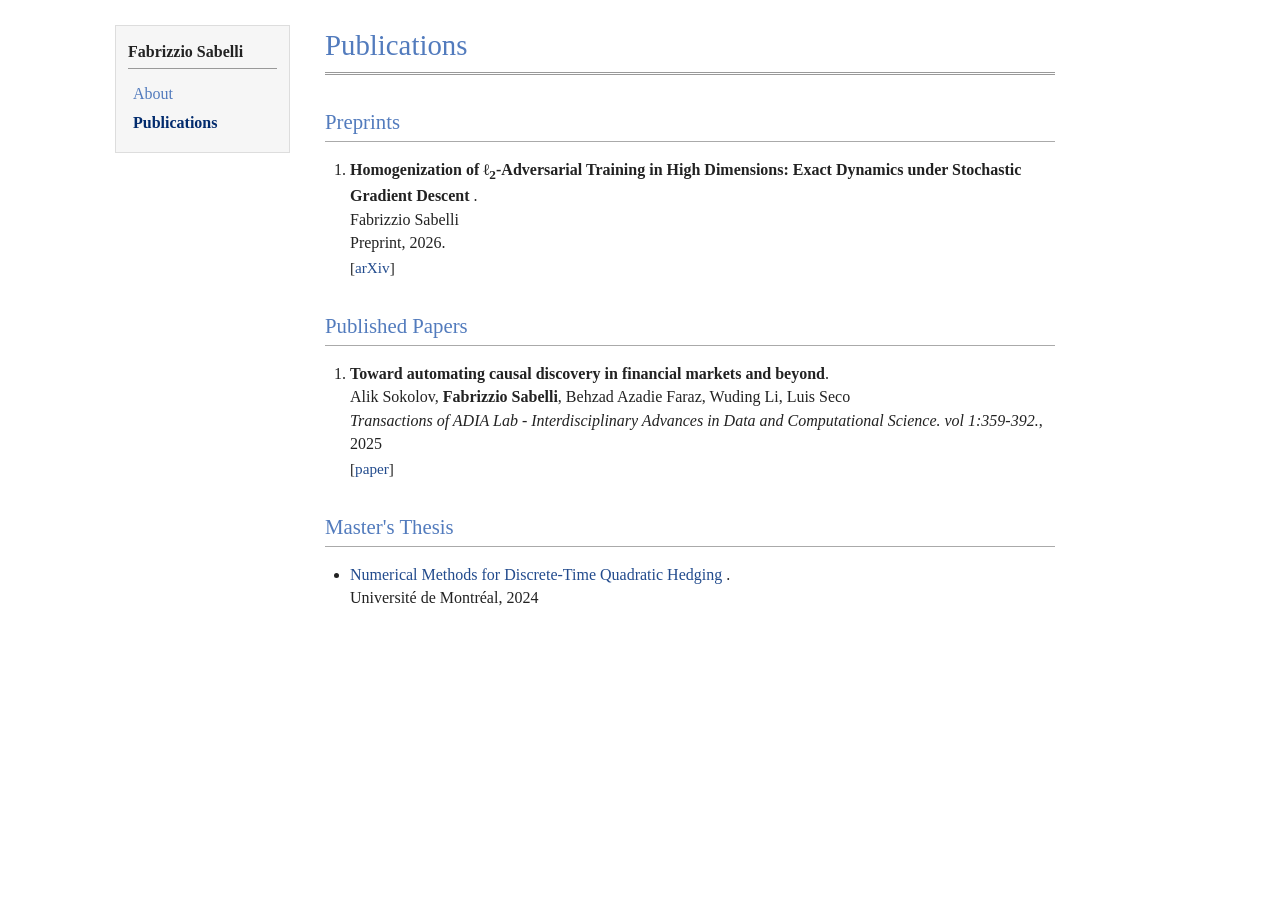
==== publications.html @ 60eb5f4b "Update publications.html" ====
<!DOCTYPE html>
<html lang="en">
<head>
    <meta charset="UTF-8">
    <meta name="viewport" content="width=device-width, initial-scale=1">

    <title>Publications — Fabrizzio Sabelli</title>

    <link rel="stylesheet" href="jemdoc.css">
</head>

<body>
<div class="page">

    <nav class="sidebar">
        <div class="menu-title">Fabrizzio Sabelli</div>

        <a href="index.html">About</a>
        <a class="current" href="publications.html">Publications</a>
    </nav>

    <main>
        <h1>Publications</h1>

        <h2>Preprints</h2>

        <ol class="publications">
            <li>
                <span class="paper-title">
                    Homogenization of ℓ<sub>2</sub>-Adversarial Training
                    in High Dimensions: Exact Dynamics under Stochastic
                    Gradient Descent
                </span>.
                <br>
                Fabrizzio Sabelli
                <br>

                Preprint, 2026.

                <div class="paper-links">
                    [<a href="https://arxiv.org/abs/2607.00207">arXiv</a>]
                </div>
            </li>
        </ol>

        <h2>Published Papers</h2>

        <ol class="publications">
            <li>
                <span class="paper-title">Toward automating causal discovery in financial markets and beyond</span>.
                <br>
              Alik Sokolov, <strong>Fabrizzio Sabelli</strong>, Behzad Azadie Faraz, Wuding Li, Luis Seco
                <br>

                <em>Transactions of ADIA Lab - Interdisciplinary Advances in Data and Computational Science. vol 1:359-392.</em>, 2025

                <div class="paper-links">
                    [<a href="https://www.worldscientific.com/doi/10.1142/9789819813049_0014">paper</a>]
                </div>
            </li>
        </ol>

        <h2>Master's Thesis</h2>

        <ul class="publications">
            <li>
                <a href="https://umontreal.scholaris.ca/server/api/core/bitstreams/7c33e2d3-028c-42c0-863a-9ea3b950899e/content">
                    Numerical Methods for Discrete-Time Quadratic Hedging
                </a>.
                <br>
                Université de Montréal, 2024
            </li>
        </ul>

    </main>

</div>
</body>
</html>
---- jemdoc.css ----
/* Simple academic website inspired by the classic Jemdoc layout */

* {
    box-sizing: border-box;
}

body {
    margin: 0;
    background: white;
    color: #222;
    font-family: Georgia, "Times New Roman", serif;
    font-size: 16px;
    line-height: 1.45;
}

.page {
    display: grid;
    grid-template-columns: 175px minmax(0, 800px);
    max-width: 1050px;
    min-height: 100vh;
    margin: 0 auto;
}

.sidebar {
    align-self: start;
    margin-top: 25px;
    padding: 14px 12px;
    background: #f6f6f6;
    border: 1px solid #dddddd;
}

.menu-title {
    margin-bottom: 10px;
    padding-bottom: 5px;
    border-bottom: 1px solid #999999;
    font-weight: bold;
}

.sidebar a {
    display: block;
    padding: 3px 5px;
    color: #527bbd;
    text-decoration: none;
}

.sidebar a:hover {
    text-decoration: underline;
}

.sidebar a.current {
    color: #022b6d;
    font-weight: bold;
}

main {
    padding: 25px 35px 50px;
}

h1,
h2 {
    color: #527bbd;
    font-weight: normal;
}

h1 {
    margin: 0 0 25px;
    padding-bottom: 5px;
    border-bottom: 3px double #999999;
    font-size: 1.8rem;
}

h2 {
    margin-top: 32px;
    margin-bottom: 14px;
    padding-bottom: 4px;
    border-bottom: 1px solid #aaaaaa;
    font-size: 1.3rem;
}

a {
    color: #224b8d;
    text-decoration: none;
}

a:hover {
    text-decoration: underline;
}

.profile {
    display: grid;
    grid-template-columns: 170px 1fr;
    gap: 28px;
    align-items: start;
}

.profile img {
    width: 165px;
    max-width: 100%;
    height: auto;
}

.profile p:first-child {
    margin-top: 0;
}

.publications {
    padding-left: 25px;
}

.publications li {
    margin-bottom: 17px;
}

.paper-title {
    font-weight: bold;
}

.paper-links {
    margin-top: 3px;
    font-size: 0.95rem;
}

.news-item {
    display: grid;
    grid-template-columns: 100px 1fr;
    gap: 15px;
    margin-bottom: 10px;
}

.news-date {
    color: #666666;
    white-space: nowrap;
}

footer {
    margin-top: 45px;
    padding-top: 7px;
    border-top: 1px solid #cccccc;
    color: #888888;
    font-size: 0.85rem;
}

@media (max-width: 700px) {
    .page {
        display: block;
    }

    .sidebar {
        display: flex;
        flex-wrap: wrap;
        gap: 12px;
        margin: 0;
        border-right: none;
        border-left: none;
    }

    .menu-title {
        width: 100%;
        margin-bottom: 0;
    }

    .sidebar a {
        display: inline-block;
    }

    main {
        padding: 25px 20px 40px;
    }

    .profile {
        grid-template-columns: 1fr;
    }

    .profile img {
        width: 150px;
    }

    .news-item {
        grid-template-columns: 1fr;
        gap: 1px;
    }
}
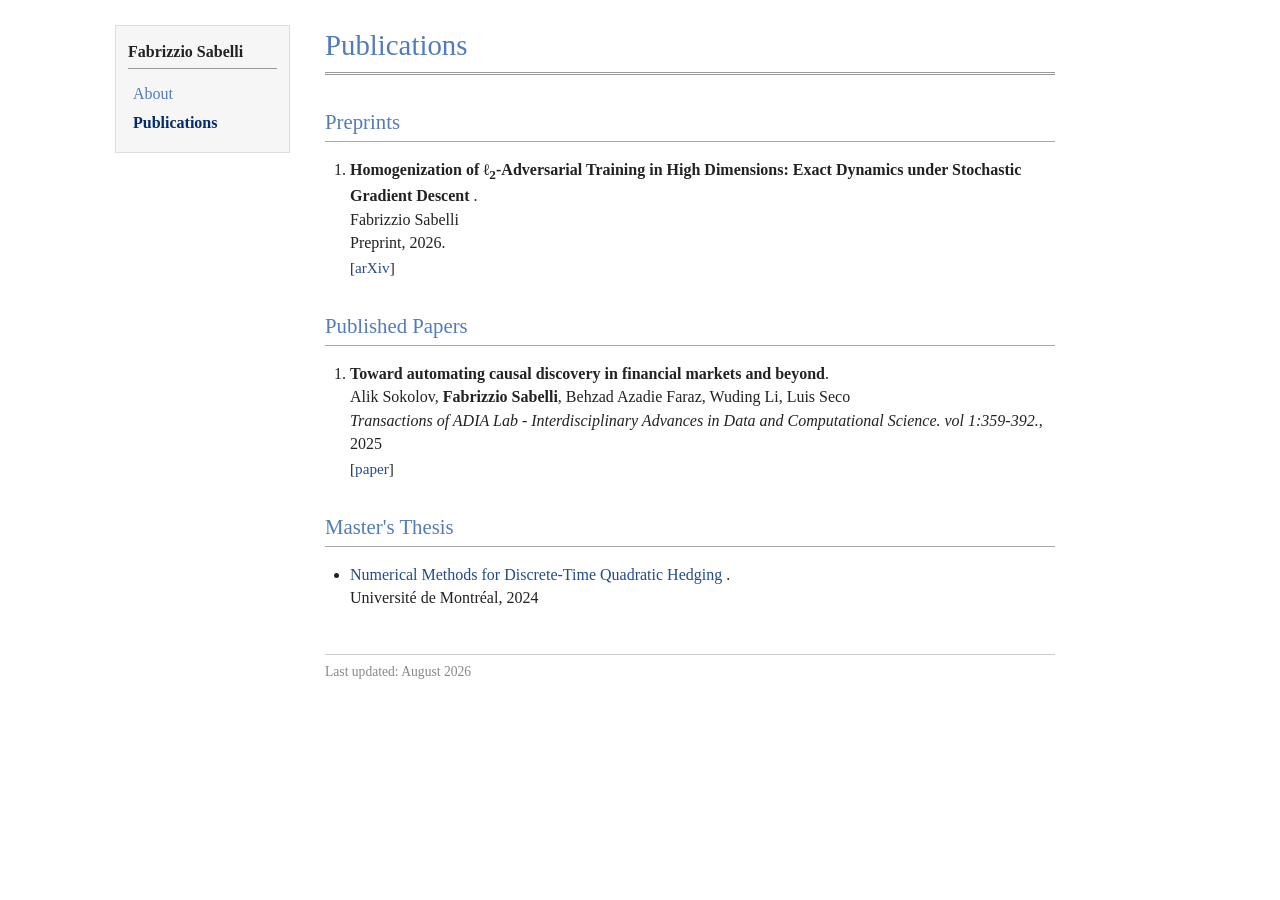
==== commit 48cc4c4b: "Update publications.html" ====
--- a/publications.html
+++ b/publications.html
@@ -72,6 +72,10 @@
             </li>
         </ul>
 
+    <footer>
+            Last updated: August 2026
+    </footer>
+
     </main>
 
 </div>
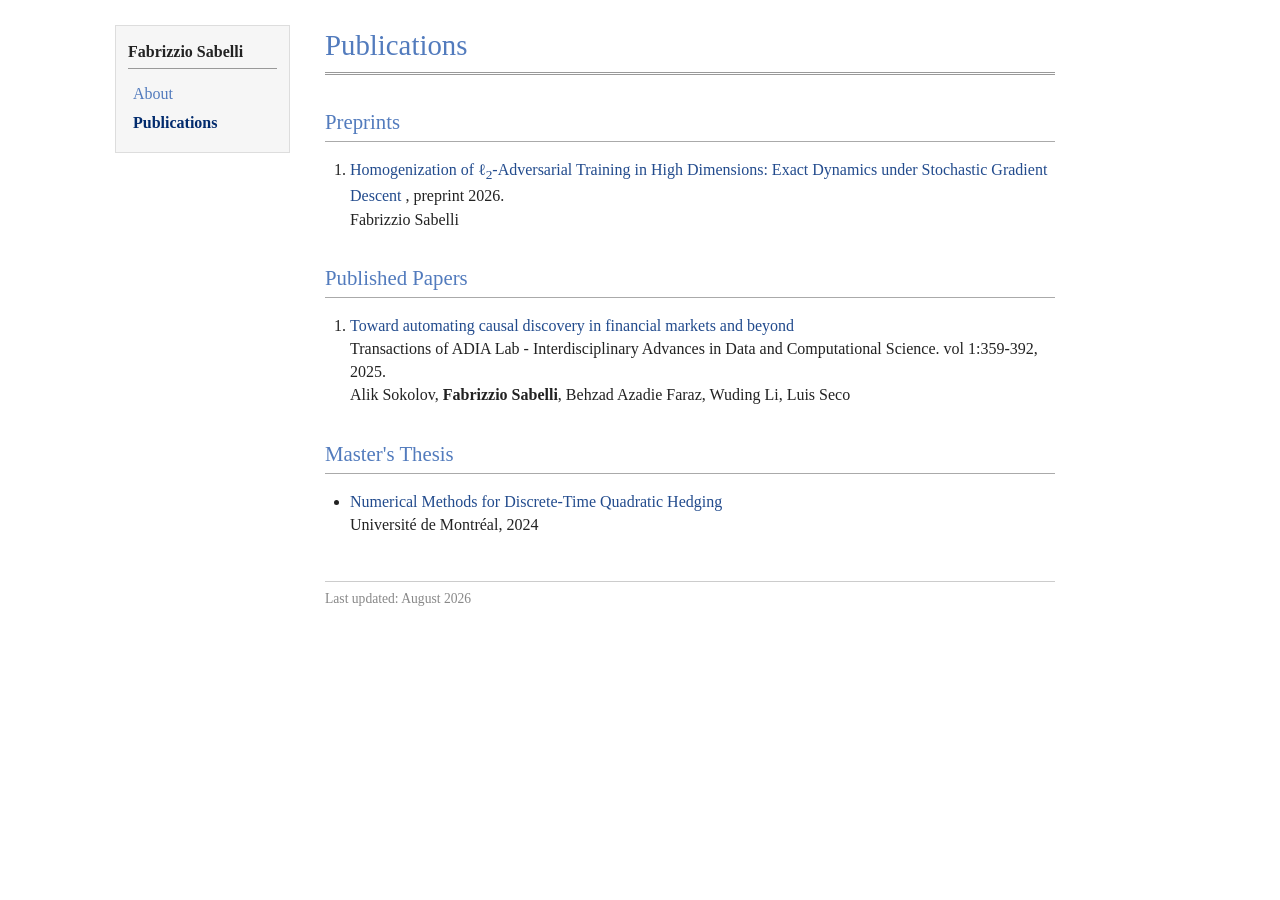
==== commit b916678a: "Update publications.html" ====
--- a/publications.html
+++ b/publications.html
@@ -26,37 +26,36 @@
 
         <ol class="publications">
             <li>
-                <span class="paper-title">
-                    Homogenization of ℓ<sub>2</sub>-Adversarial Training
-                    in High Dimensions: Exact Dynamics under Stochastic
-                    Gradient Descent
-                </span>.
-                <br>
-                Fabrizzio Sabelli
-                <br>
-
-                Preprint, 2026.
-
-                <div class="paper-links">
-                    [<a href="https://arxiv.org/abs/2607.00207">arXiv</a>]
-                </div>
-            </li>
+        <a
+            href="https://arxiv.org/abs/2607.00207"
+            target="_blank"
+            rel="noopener noreferrer"
+        >
+            Homogenization of ℓ<sub>2</sub>-Adversarial Training in High Dimensions:
+            Exact Dynamics under Stochastic Gradient Descent
+        </a>, preprint 2026.
+    <br>
+    Fabrizzio Sabelli
+    <br>
+</li>
         </ol>
 
         <h2>Published Papers</h2>
 
         <ol class="publications">
             <li>
-                <span class="paper-title">Toward automating causal discovery in financial markets and beyond</span>.
+                <a
+            href="https://www.worldscientific.com/doi/10.1142/9789819813049_0014"
+            target="_blank"
+            rel="noopener noreferrer"
+        >
+                Toward automating causal discovery in financial markets and beyond
+                </a>
+                <br>
+                Transactions of ADIA Lab - Interdisciplinary Advances in Data and Computational Science. vol 1:359-392, 2025.
                 <br>
               Alik Sokolov, <strong>Fabrizzio Sabelli</strong>, Behzad Azadie Faraz, Wuding Li, Luis Seco
-                <br>
 
-                <em>Transactions of ADIA Lab - Interdisciplinary Advances in Data and Computational Science. vol 1:359-392.</em>, 2025
-
-                <div class="paper-links">
-                    [<a href="https://www.worldscientific.com/doi/10.1142/9789819813049_0014">paper</a>]
-                </div>
             </li>
         </ol>
 
@@ -66,7 +65,7 @@
             <li>
                 <a href="https://umontreal.scholaris.ca/server/api/core/bitstreams/7c33e2d3-028c-42c0-863a-9ea3b950899e/content">
                     Numerical Methods for Discrete-Time Quadratic Hedging
-                </a>.
+                </a>
                 <br>
                 Université de Montréal, 2024
             </li>
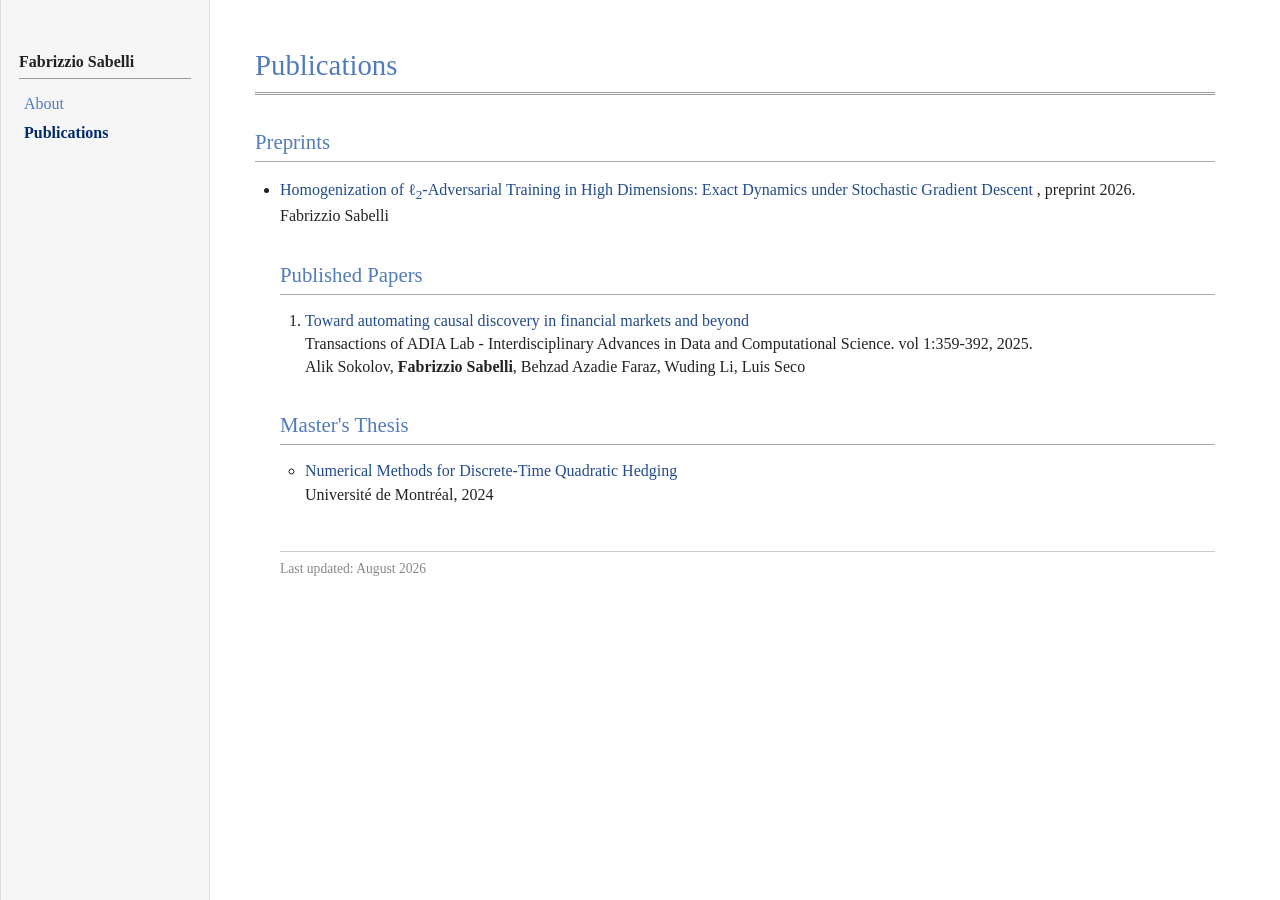
==== commit 0b216d15: "Update publications.html" ====
--- a/publications.html
+++ b/publications.html
@@ -24,7 +24,7 @@
 
         <h2>Preprints</h2>
 
-        <ol class="publications">
+        <ul class="publications">
             <li>
         <a
             href="https://arxiv.org/abs/2607.00207"
--- a/jemdoc.css
+++ b/jemdoc.css
@@ -15,18 +15,17 @@
 
 .page {
     display: grid;
-    grid-template-columns: 175px minmax(0, 800px);
-    max-width: 1050px;
+    grid-template-columns: 210px minmax(0, 1050px);
+    max-width: 1320px;
     min-height: 100vh;
     margin: 0 auto;
 }
 
 .sidebar {
-    align-self: start;
-    margin-top: 25px;
-    padding: 14px 12px;
+    padding: 50px 18px;
     background: #f6f6f6;
-    border: 1px solid #dddddd;
+    border-left: 1px solid #dddddd;
+    border-right: 1px solid #dddddd;
 }
 
 .menu-title {
@@ -53,7 +52,7 @@
 }
 
 main {
-    padding: 25px 35px 50px;
+    padding: 45px 45px 60px;
 }
 
 h1,
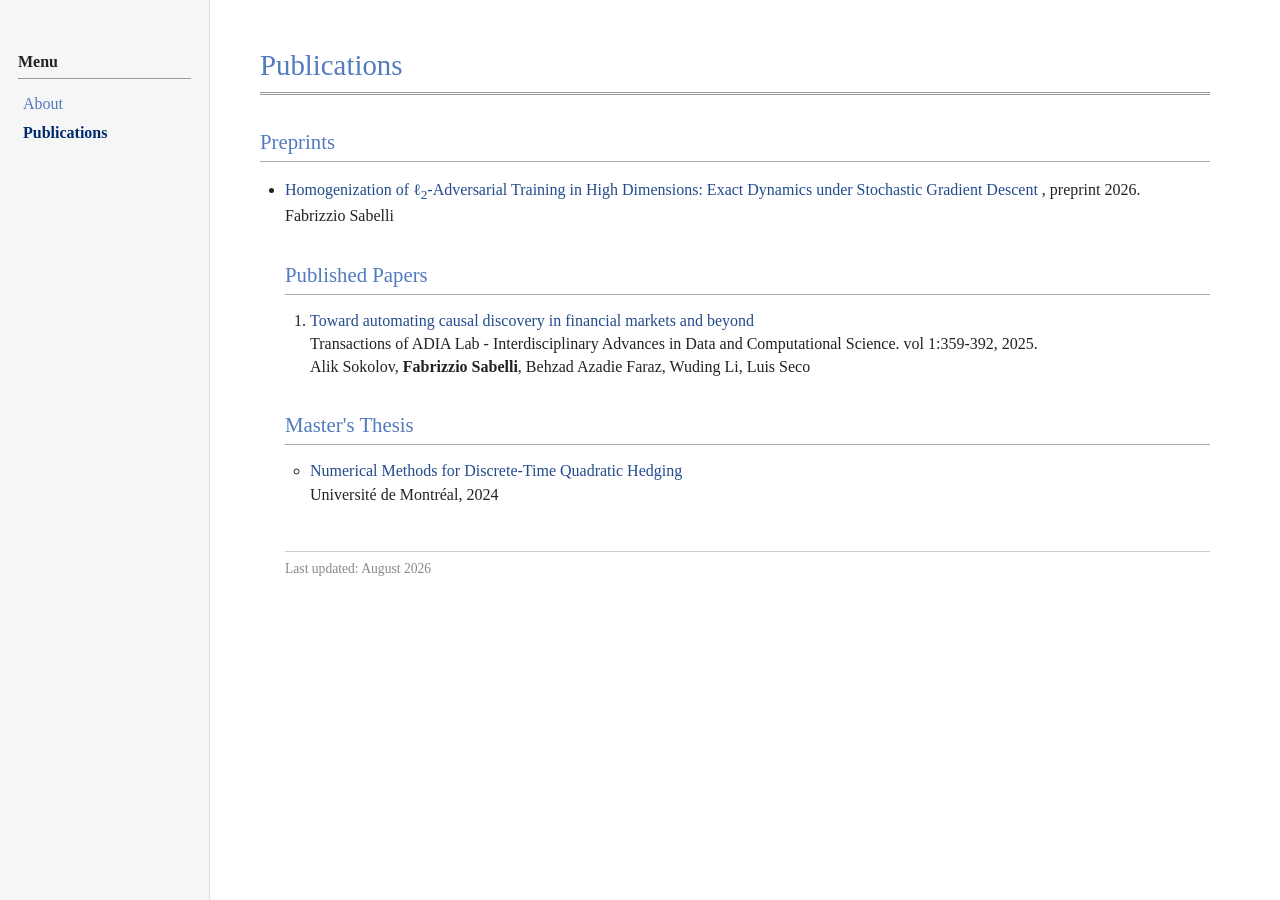
==== commit 2f9cc5be: "Update publications.html" ====
--- a/publications.html
+++ b/publications.html
@@ -13,7 +13,7 @@
 <div class="page">
 
     <nav class="sidebar">
-        <div class="menu-title">Fabrizzio Sabelli</div>
+        <div class="menu-title">Menu</div>
 
         <a href="index.html">About</a>
         <a class="current" href="publications.html">Publications</a>
--- a/jemdoc.css
+++ b/jemdoc.css
@@ -16,15 +16,14 @@
 .page {
     display: grid;
     grid-template-columns: 210px minmax(0, 1050px);
-    max-width: 1320px;
     min-height: 100vh;
-    margin: 0 auto;
+    margin: 0;
+    width: 100%;
 }
 
 .sidebar {
     padding: 50px 18px;
     background: #f6f6f6;
-    border-left: 1px solid #dddddd;
     border-right: 1px solid #dddddd;
 }
 
@@ -52,7 +51,7 @@
 }
 
 main {
-    padding: 45px 45px 60px;
+    padding: 45px 50px 60px;
 }
 
 h1,
@@ -167,11 +166,16 @@
     }
 
     .profile {
-        grid-template-columns: 1fr;
+    display: grid;
+    grid-template-columns: 240px minmax(0, 1fr);
+    gap: 40px;
+    align-items: start;
     }
-
+    
     .profile img {
-        width: 150px;
+        width: 240px;
+        max-width: 100%;
+        height: auto;
     }
 
     .news-item {
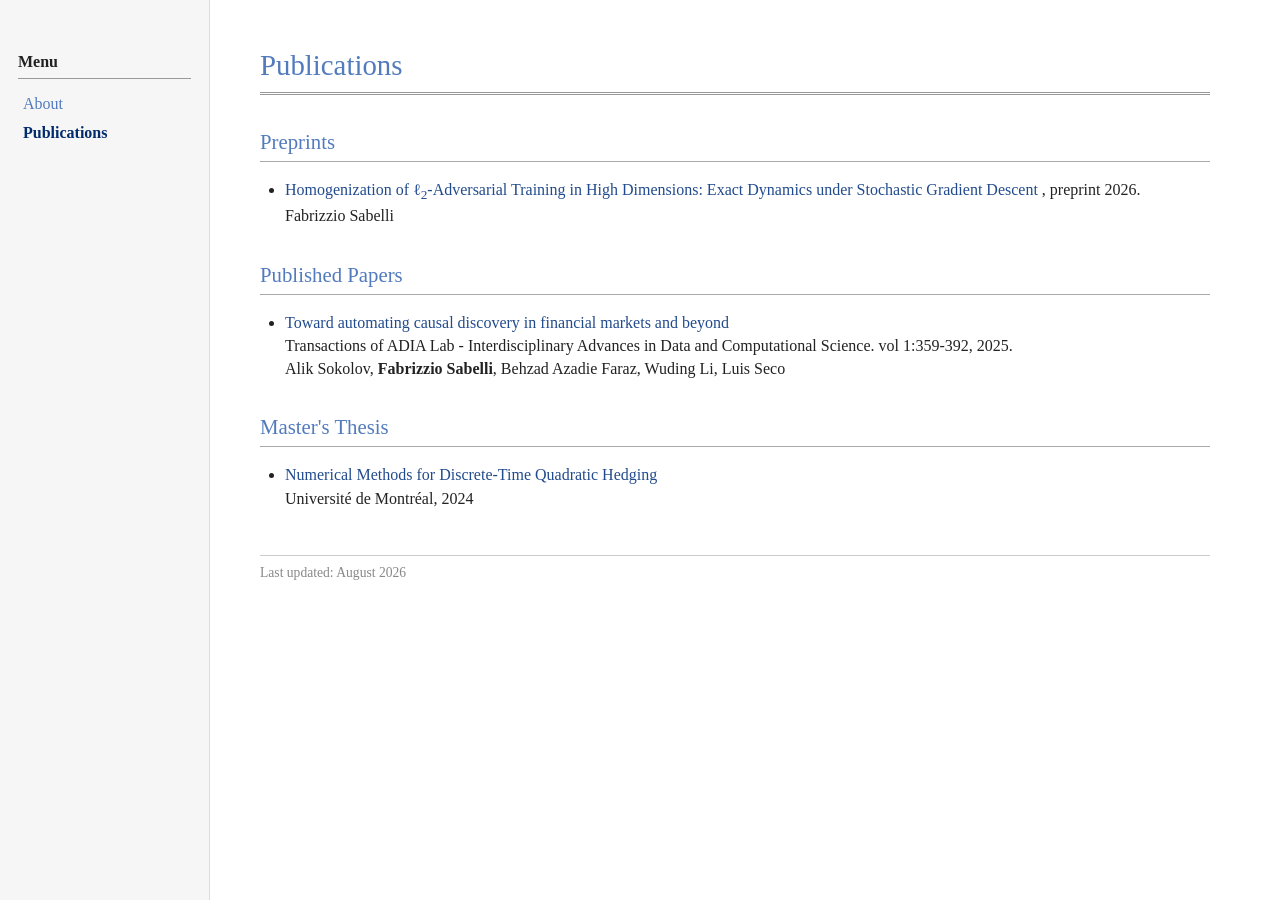
==== commit 7c980553: "Update publications.html" ====
--- a/publications.html
+++ b/publications.html
@@ -38,11 +38,11 @@
     Fabrizzio Sabelli
     <br>
 </li>
-        </ol>
+        </ul>
 
         <h2>Published Papers</h2>
 
-        <ol class="publications">
+        <ul class="publications">
             <li>
                 <a
             href="https://www.worldscientific.com/doi/10.1142/9789819813049_0014"
@@ -57,7 +57,7 @@
               Alik Sokolov, <strong>Fabrizzio Sabelli</strong>, Behzad Azadie Faraz, Wuding Li, Luis Seco
 
             </li>
-        </ol>
+        </ul>
 
         <h2>Master's Thesis</h2>
 
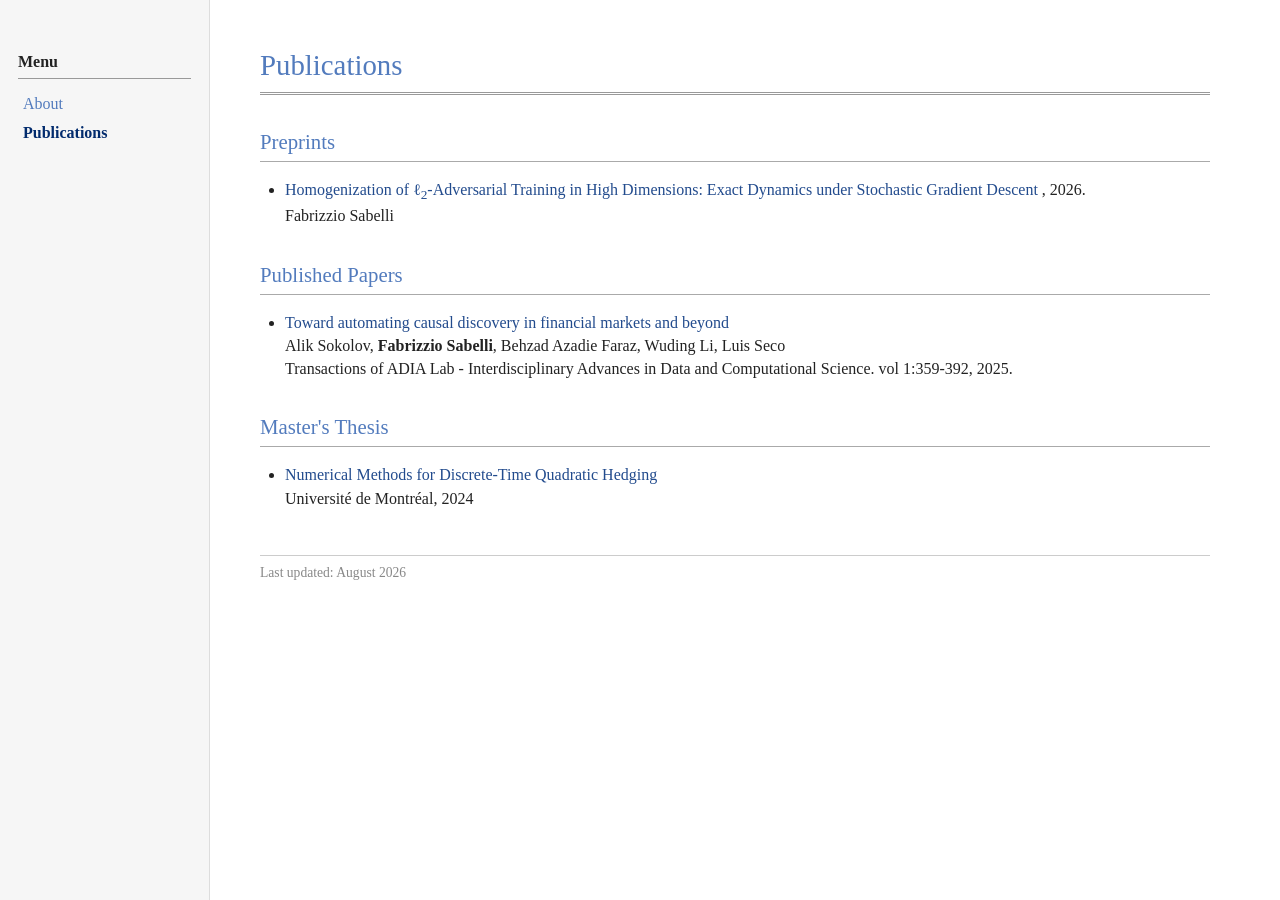
==== commit 244f5179: "Update publications.html" ====
--- a/publications.html
+++ b/publications.html
@@ -33,7 +33,7 @@
         >
             Homogenization of ℓ<sub>2</sub>-Adversarial Training in High Dimensions:
             Exact Dynamics under Stochastic Gradient Descent
-        </a>, preprint 2026.
+        </a>, 2026.
     <br>
     Fabrizzio Sabelli
     <br>
@@ -52,10 +52,9 @@
                 Toward automating causal discovery in financial markets and beyond
                 </a>
                 <br>
+              Alik Sokolov, <strong>Fabrizzio Sabelli</strong>, Behzad Azadie Faraz, Wuding Li, Luis Seco
+                <br>
                 Transactions of ADIA Lab - Interdisciplinary Advances in Data and Computational Science. vol 1:359-392, 2025.
-                <br>
-              Alik Sokolov, <strong>Fabrizzio Sabelli</strong>, Behzad Azadie Faraz, Wuding Li, Luis Seco
-
             </li>
         </ul>
 
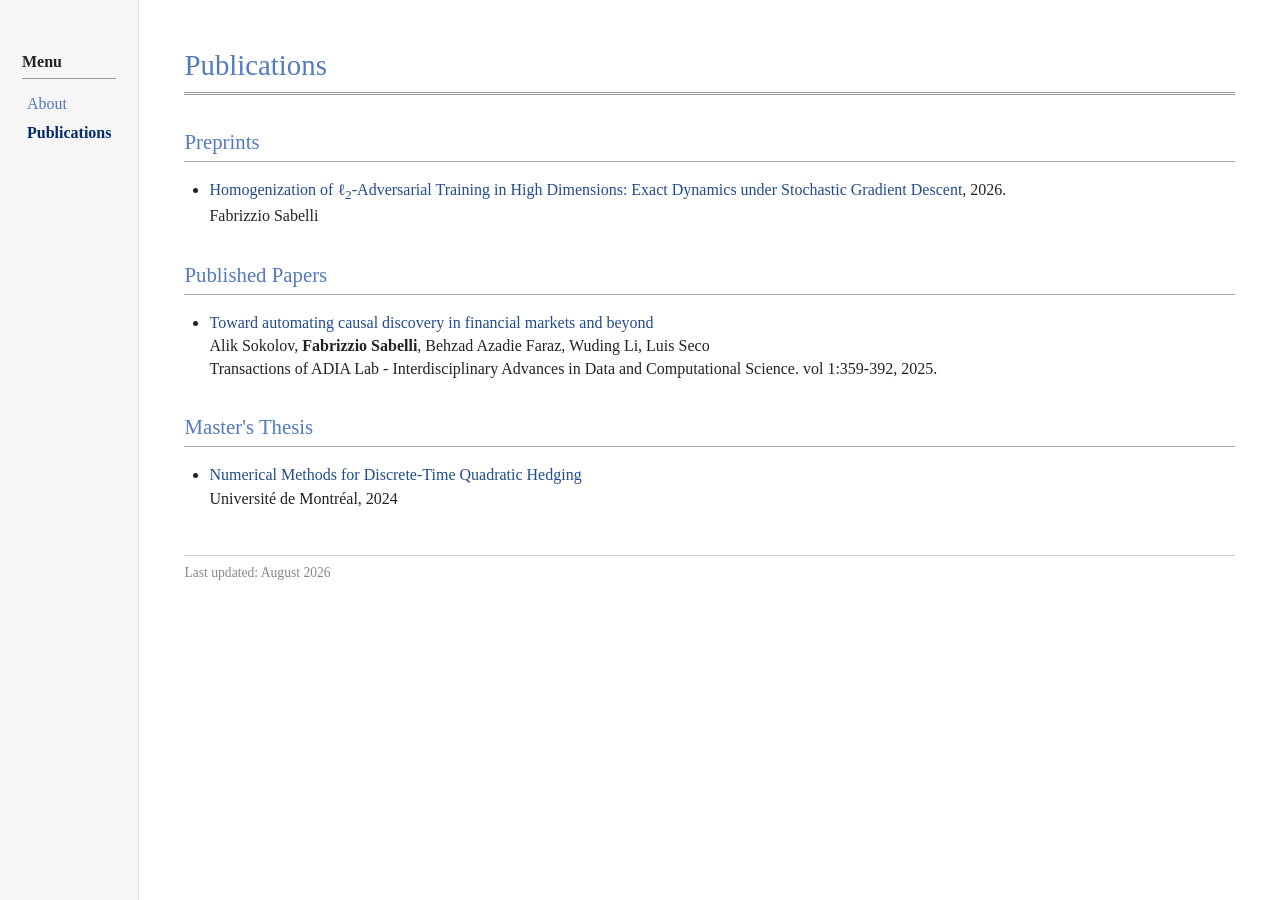
==== commit 77d8d8a5: "Update publications.html" ====
--- a/publications.html
+++ b/publications.html
@@ -32,8 +32,7 @@
             rel="noopener noreferrer"
         >
             Homogenization of ℓ<sub>2</sub>-Adversarial Training in High Dimensions:
-            Exact Dynamics under Stochastic Gradient Descent
-        </a>, 2026.
+            Exact Dynamics under Stochastic Gradient Descent</a>, 2026.
     <br>
     Fabrizzio Sabelli
     <br>
--- a/jemdoc.css
+++ b/jemdoc.css
@@ -15,14 +15,16 @@
 
 .page {
     display: grid;
-    grid-template-columns: 210px minmax(0, 1050px);
+    grid-template-columns: max-content minmax(0, 1fr);
+    width: 100%;
     min-height: 100vh;
     margin: 0;
-    width: 100%;
 }
 
 .sidebar {
-    padding: 50px 18px;
+    width: max-content;
+    min-width: 0;
+    padding: 50px 22px;
     background: #f6f6f6;
     border-right: 1px solid #dddddd;
 }
@@ -51,7 +53,9 @@
 }
 
 main {
-    padding: 45px 50px 60px;
+    width: 100%;
+    max-width: none;
+    padding: 45px 45px 60px;
 }
 
 h1,
